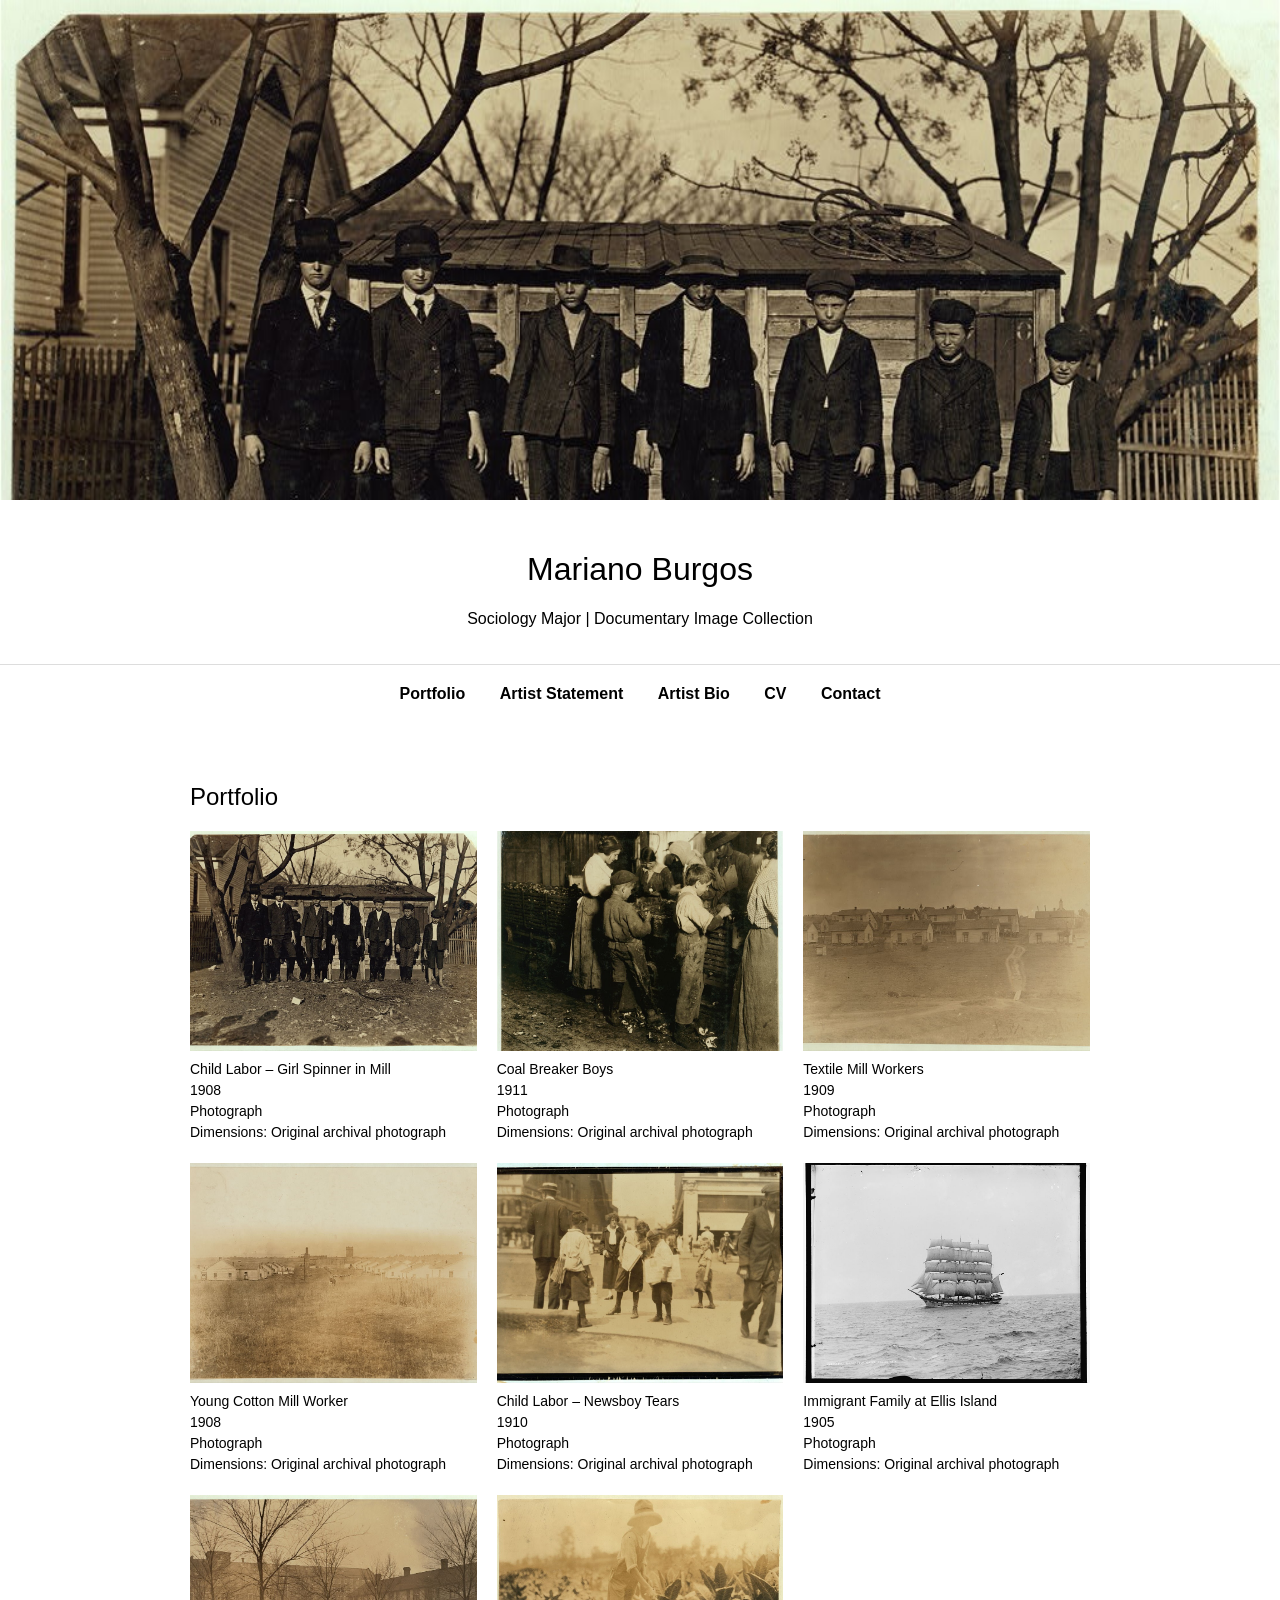
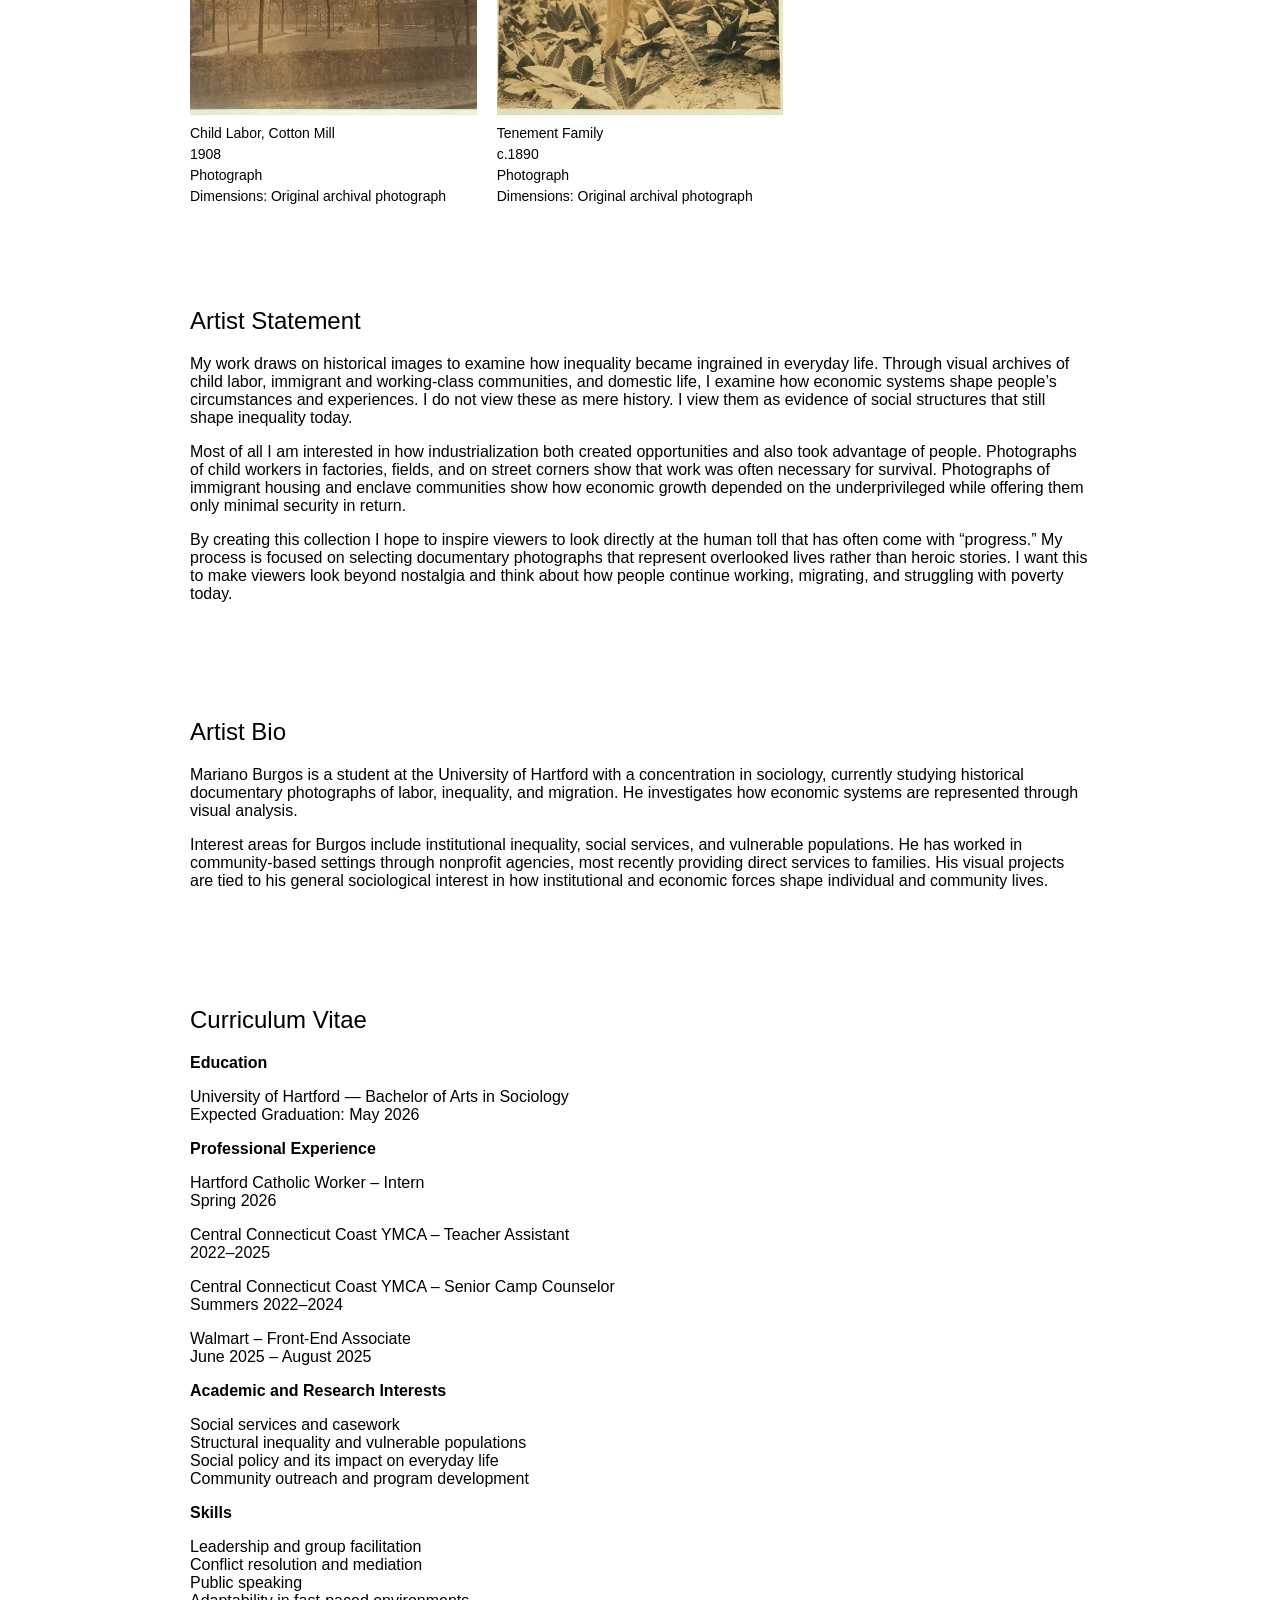
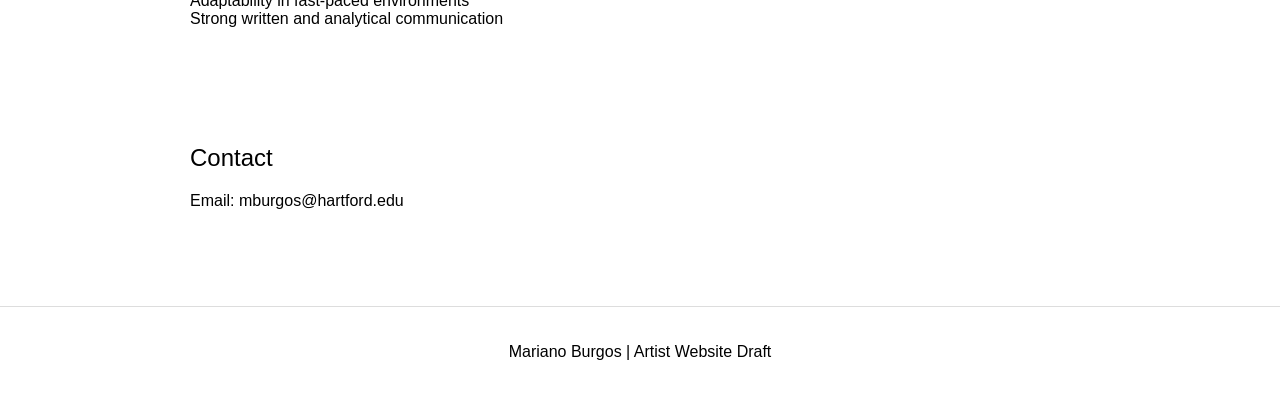
==== index.html @ 5cb00d7b "Add files via upload" ====
<!DOCTYPE html>
<html lang="en">
<head>
<meta charset="UTF-8">
<title>Mariano Burgos | Artist Website</title>

<style>
body{
font-family: Arial, sans-serif;
margin:0;
background:white;
color:black;
}

header{
padding:30px 20px 20px 20px;
text-align:center;
border-bottom:1px solid #ddd;
}

.hero{
width:100%;
max-height:500px;
overflow:hidden;
}

.hero img{
width:100%;
display:block;
}

nav{
text-align:center;
margin:20px;
}

nav a{
margin:15px;
text-decoration:none;
color:black;
font-weight:bold;
}

section{
max-width:900px;
margin:auto;
padding:40px 20px;
}

.gallery{
display:grid;
grid-template-columns:repeat(auto-fit,minmax(250px,1fr));
gap:20px;
}

.gallery img{
width:100%;
height:220px;
object-fit:cover;
display:block;
}

.artwork{
font-size:14px;
margin-top:8px;
line-height:1.5;
}

h1,h2{
font-weight:normal;
}

footer{
text-align:center;
padding:20px;
border-top:1px solid #ddd;
margin-top:40px;
}
</style>

</head>
<body>

<div class="hero">
<img src="image1.jpg" alt="Featured artwork">
</div>

<header>
<h1>Mariano Burgos</h1>
<p>Sociology Major | Documentary Image Collection</p>
</header>

<nav>
<a href="#portfolio">Portfolio</a>
<a href="#statement">Artist Statement</a>
<a href="#bio">Artist Bio</a>
<a href="#cv">CV</a>
<a href="#contact">Contact</a>
</nav>

<section id="portfolio">
<h2>Portfolio</h2>

<div class="gallery">

<div>
<img src="image1.jpg" alt="Child Labor – Girl Spinner in Mill">
<div class="artwork">
Child Labor – Girl Spinner in Mill<br>
1908<br>
Photograph<br>
Dimensions: Original archival photograph
</div>
</div>

<div>
<img src="image2.jpg" alt="Coal Breaker Boys">
<div class="artwork">
Coal Breaker Boys<br>
1911<br>
Photograph<br>
Dimensions: Original archival photograph
</div>
</div>

<div>
<img src="image3.jpg" alt="Textile Mill Workers">
<div class="artwork">
Textile Mill Workers<br>
1909<br>
Photograph<br>
Dimensions: Original archival photograph
</div>
</div>

<div>
<img src="image4.jpg" alt="Young Cotton Mill Worker">
<div class="artwork">
Young Cotton Mill Worker<br>
1908<br>
Photograph<br>
Dimensions: Original archival photograph
</div>
</div>

<div>
<img src="image5.jpg" alt="Child Labor – Newsboy Tears">
<div class="artwork">
Child Labor – Newsboy Tears<br>
1910<br>
Photograph<br>
Dimensions: Original archival photograph
</div>
</div>

<div>
<img src="image6.jpg" alt="Immigrant Family at Ellis Island">
<div class="artwork">
Immigrant Family at Ellis Island<br>
1905<br>
Photograph<br>
Dimensions: Original archival photograph
</div>
</div>

<div>
<img src="image7.jpg" alt="Child Labor, Cotton Mill">
<div class="artwork">
Child Labor, Cotton Mill<br>
1908<br>
Photograph<br>
Dimensions: Original archival photograph
</div>
</div>

<div>
<img src="image8.jpg" alt="Tenement Family">
<div class="artwork">
Tenement Family<br>
c.1890<br>
Photograph<br>
Dimensions: Original archival photograph
</div>
</div>

</div>
</section>

<section id="statement">
<h2>Artist Statement</h2>

<p>
My work draws on historical images to examine how inequality became ingrained in everyday life. Through visual archives of child labor, immigrant and working-class communities, and domestic life, I examine how economic systems shape people’s circumstances and experiences. I do not view these as mere history. I view them as evidence of social structures that still shape inequality today.
</p>

<p>
Most of all I am interested in how industrialization both created opportunities and also took advantage of people. Photographs of child workers in factories, fields, and on street corners show that work was often necessary for survival. Photographs of immigrant housing and enclave communities show how economic growth depended on the underprivileged while offering them only minimal security in return.
</p>

<p>
By creating this collection I hope to inspire viewers to look directly at the human toll that has often come with “progress.” My process is focused on selecting documentary photographs that represent overlooked lives rather than heroic stories. I want this to make viewers look beyond nostalgia and think about how people continue working, migrating, and struggling with poverty today.
</p>
</section>

<section id="bio">
<h2>Artist Bio</h2>

<p>
Mariano Burgos is a student at the University of Hartford with a concentration in sociology, currently studying historical documentary photographs of labor, inequality, and migration. He investigates how economic systems are represented through visual analysis.
</p>

<p>
Interest areas for Burgos include institutional inequality, social services, and vulnerable populations. He has worked in community-based settings through nonprofit agencies, most recently providing direct services to families. His visual projects are tied to his general sociological interest in how institutional and economic forces shape individual and community lives.
</p>
</section>

<section id="cv">
<h2>Curriculum Vitae</h2>

<p><b>Education</b></p>

<p>
University of Hartford — Bachelor of Arts in Sociology<br>
Expected Graduation: May 2026
</p>

<p><b>Professional Experience</b></p>

<p>
Hartford Catholic Worker – Intern<br>
Spring 2026
</p>

<p>
Central Connecticut Coast YMCA – Teacher Assistant<br>
2022–2025
</p>

<p>
Central Connecticut Coast YMCA – Senior Camp Counselor<br>
Summers 2022–2024
</p>

<p>
Walmart – Front-End Associate<br>
June 2025 – August 2025
</p>

<p><b>Academic and Research Interests</b></p>

<p>
Social services and casework<br>
Structural inequality and vulnerable populations<br>
Social policy and its impact on everyday life<br>
Community outreach and program development
</p>

<p><b>Skills</b></p>

<p>
Leadership and group facilitation<br>
Conflict resolution and mediation<br>
Public speaking<br>
Adaptability in fast-paced environments<br>
Strong written and analytical communication
</p>
</section>

<section id="contact">
<h2>Contact</h2>
<p>Email: mburgos@hartford.edu</p>
</section>

<footer>
<p>Mariano Burgos | Artist Website Draft</p>
</footer>

</body>
</html>
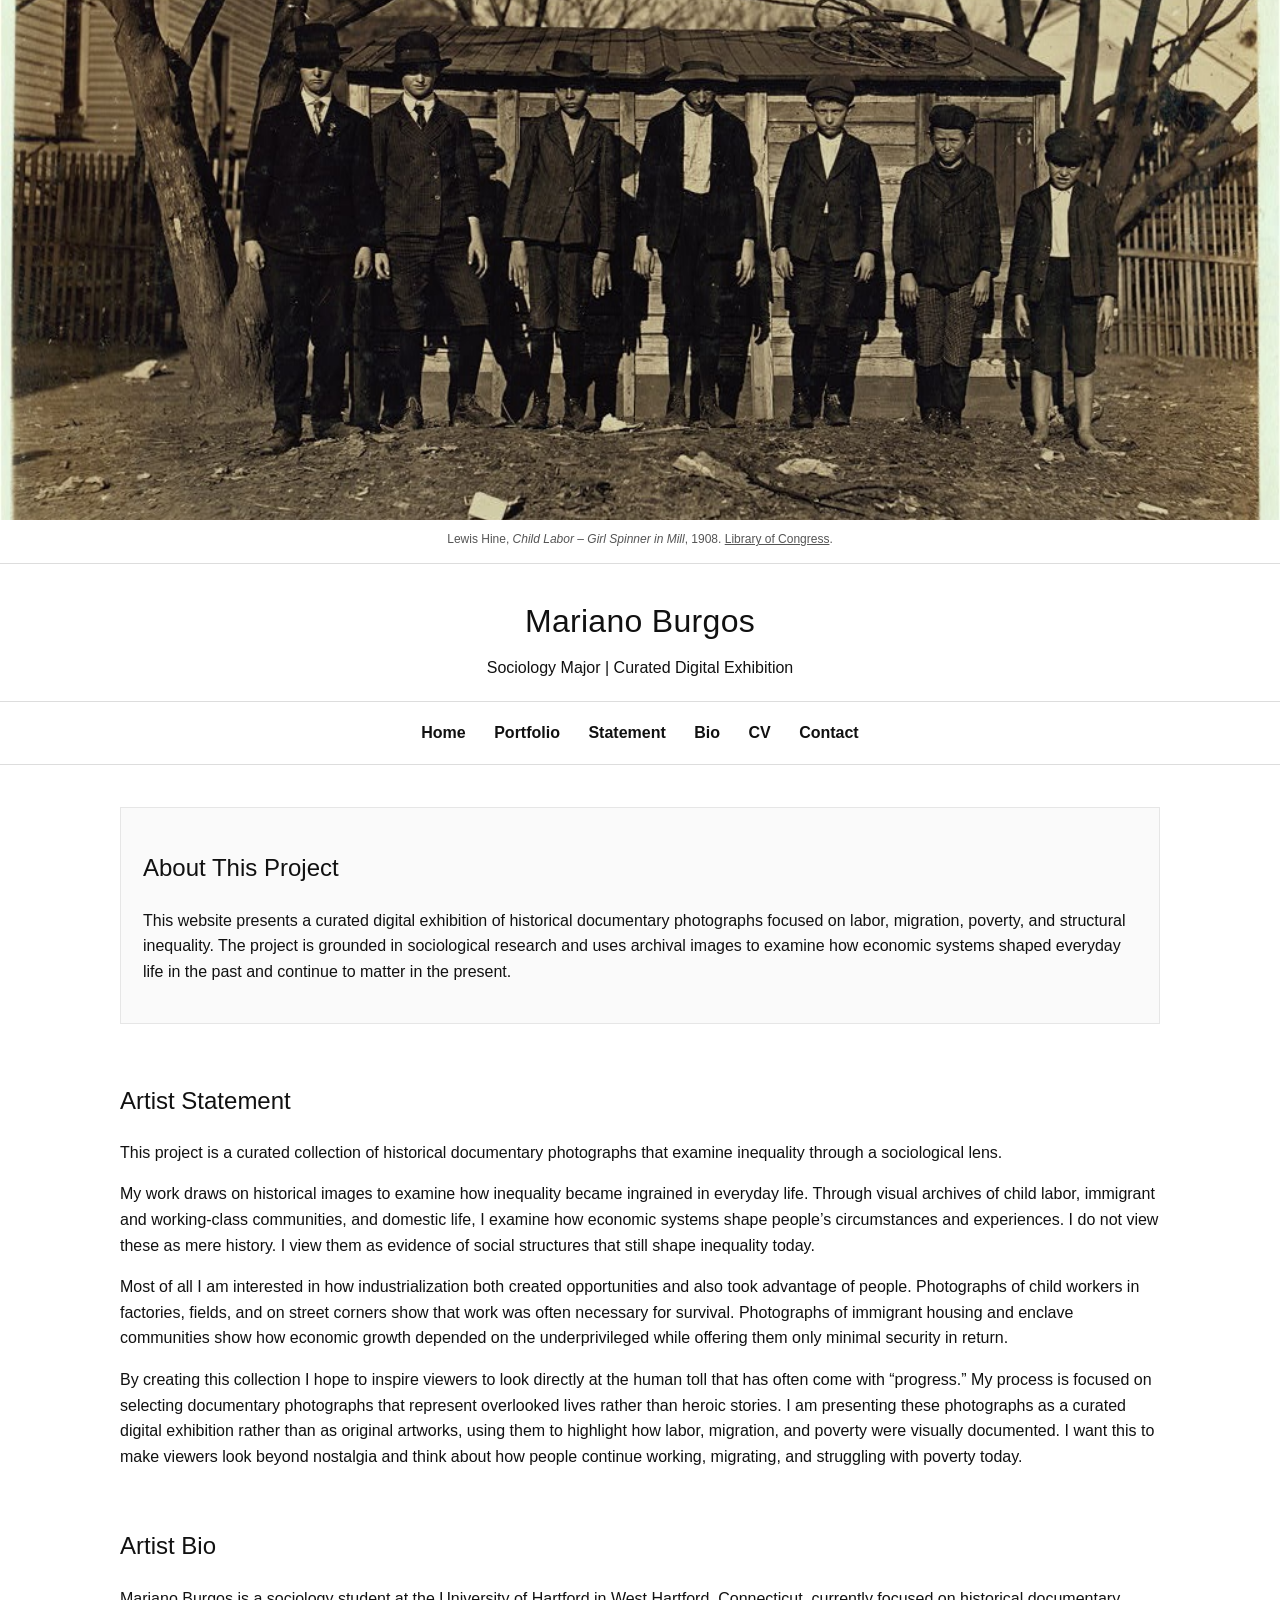
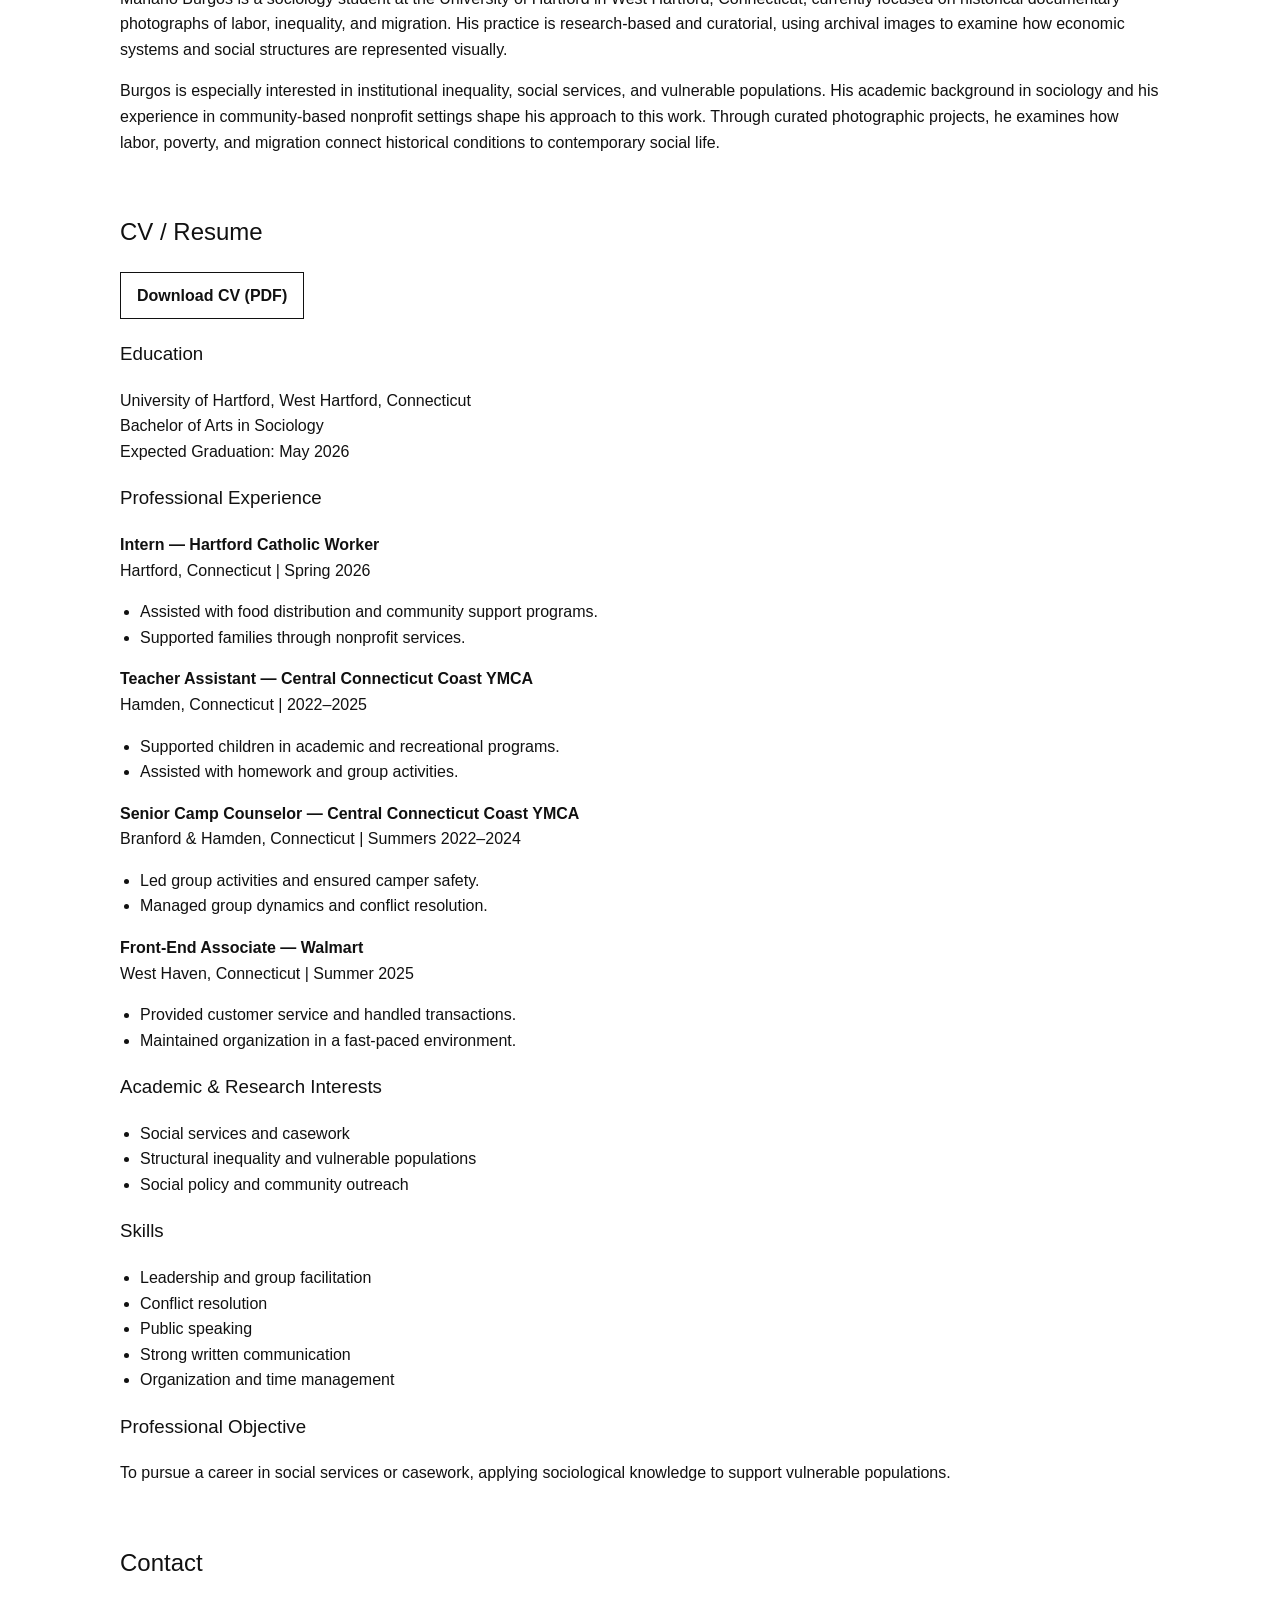
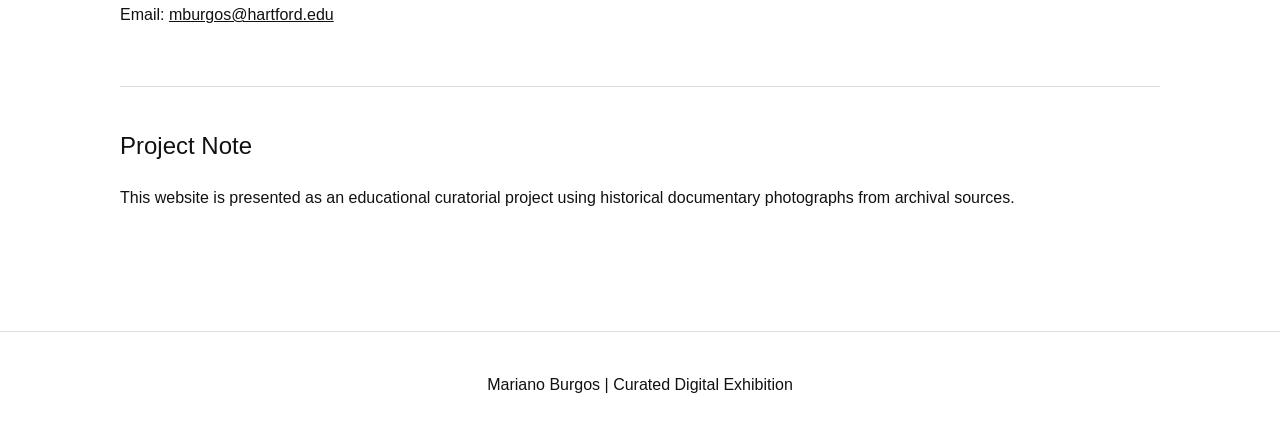
==== commit 3a0ec31e: "Add files via upload" ====
--- a/index.html
+++ b/index.html
@@ -1,279 +1,163 @@
 <!DOCTYPE html>
 <html lang="en">
 <head>
-<meta charset="UTF-8">
-<title>Mariano Burgos | Artist Website</title>
-
-<style>
-body{
-font-family: Arial, sans-serif;
-margin:0;
-background:white;
-color:black;
-}
-
-header{
-padding:30px 20px 20px 20px;
-text-align:center;
-border-bottom:1px solid #ddd;
-}
-
-.hero{
-width:100%;
-max-height:500px;
-overflow:hidden;
-}
-
-.hero img{
-width:100%;
-display:block;
-}
-
-nav{
-text-align:center;
-margin:20px;
-}
-
-nav a{
-margin:15px;
-text-decoration:none;
-color:black;
-font-weight:bold;
-}
-
-section{
-max-width:900px;
-margin:auto;
-padding:40px 20px;
-}
-
-.gallery{
-display:grid;
-grid-template-columns:repeat(auto-fit,minmax(250px,1fr));
-gap:20px;
-}
-
-.gallery img{
-width:100%;
-height:220px;
-object-fit:cover;
-display:block;
-}
-
-.artwork{
-font-size:14px;
-margin-top:8px;
-line-height:1.5;
-}
-
-h1,h2{
-font-weight:normal;
-}
-
-footer{
-text-align:center;
-padding:20px;
-border-top:1px solid #ddd;
-margin-top:40px;
-}
-</style>
-
+  <meta charset="UTF-8" />
+  <meta name="viewport" content="width=device-width, initial-scale=1.0" />
+  <title>Mariano Burgos | Curated Digital Exhibition</title>
+  <link rel="stylesheet" href="styles.css" />
 </head>
 <body>
 
-<div class="hero">
-<img src="image1.jpg" alt="Featured artwork">
-</div>
+  <div class="hero">
+    <img src="image1.jpg" alt="Child Labor – Girl Spinner in Mill by Lewis Hine">
+    <p class="hero-caption">
+      Lewis Hine, <i>Child Labor – Girl Spinner in Mill</i>, 1908.
+      <a href="https://cdn.loc.gov/service/pnp/nclc/01500/01589v.jpg" target="_blank">Library of Congress</a>.
+    </p>
+  </div>
 
-<header>
-<h1>Mariano Burgos</h1>
-<p>Sociology Major | Documentary Image Collection</p>
-</header>
+  <header class="site-header">
+    <h1>Mariano Burgos</h1>
+    <p>Sociology Major | Curated Digital Exhibition</p>
+  </header>
 
-<nav>
-<a href="#portfolio">Portfolio</a>
-<a href="#statement">Artist Statement</a>
-<a href="#bio">Artist Bio</a>
-<a href="#cv">CV</a>
-<a href="#contact">Contact</a>
-</nav>
+  <nav class="site-nav">
+    <a href="index.html">Home</a>
+    <a href="portfolio.html">Portfolio</a>
+    <a href="#statement">Statement</a>
+    <a href="#bio">Bio</a>
+    <a href="#cv">CV</a>
+    <a href="#contact">Contact</a>
+  </nav>
 
-<section id="portfolio">
-<h2>Portfolio</h2>
+  <main class="container">
 
-<div class="gallery">
+    <section class="intro-block">
+      <h2>About This Project</h2>
+      <p>
+        This website presents a curated digital exhibition of historical documentary photographs focused on labor, migration, poverty, and structural inequality. The project is grounded in sociological research and uses archival images to examine how economic systems shaped everyday life in the past and continue to matter in the present.
+      </p>
+    </section>
 
-<div>
-<img src="image1.jpg" alt="Child Labor – Girl Spinner in Mill">
-<div class="artwork">
-Child Labor – Girl Spinner in Mill<br>
-1908<br>
-Photograph<br>
-Dimensions: Original archival photograph
-</div>
-</div>
+    <section id="statement">
+      <h2>Artist Statement</h2>
 
-<div>
-<img src="image2.jpg" alt="Coal Breaker Boys">
-<div class="artwork">
-Coal Breaker Boys<br>
-1911<br>
-Photograph<br>
-Dimensions: Original archival photograph
-</div>
-</div>
+      <p>
+        This project is a curated collection of historical documentary photographs that examine inequality through a sociological lens.
+      </p>
 
-<div>
-<img src="image3.jpg" alt="Textile Mill Workers">
-<div class="artwork">
-Textile Mill Workers<br>
-1909<br>
-Photograph<br>
-Dimensions: Original archival photograph
-</div>
-</div>
+      <p>
+        My work draws on historical images to examine how inequality became ingrained in everyday life. Through visual archives of child labor, immigrant and working-class communities, and domestic life, I examine how economic systems shape people’s circumstances and experiences. I do not view these as mere history. I view them as evidence of social structures that still shape inequality today.
+      </p>
 
-<div>
-<img src="image4.jpg" alt="Young Cotton Mill Worker">
-<div class="artwork">
-Young Cotton Mill Worker<br>
-1908<br>
-Photograph<br>
-Dimensions: Original archival photograph
-</div>
-</div>
+      <p>
+        Most of all I am interested in how industrialization both created opportunities and also took advantage of people. Photographs of child workers in factories, fields, and on street corners show that work was often necessary for survival. Photographs of immigrant housing and enclave communities show how economic growth depended on the underprivileged while offering them only minimal security in return.
+      </p>
 
-<div>
-<img src="image5.jpg" alt="Child Labor – Newsboy Tears">
-<div class="artwork">
-Child Labor – Newsboy Tears<br>
-1910<br>
-Photograph<br>
-Dimensions: Original archival photograph
-</div>
-</div>
+      <p>
+        By creating this collection I hope to inspire viewers to look directly at the human toll that has often come with “progress.” My process is focused on selecting documentary photographs that represent overlooked lives rather than heroic stories. I am presenting these photographs as a curated digital exhibition rather than as original artworks, using them to highlight how labor, migration, and poverty were visually documented. I want this to make viewers look beyond nostalgia and think about how people continue working, migrating, and struggling with poverty today.
+      </p>
+    </section>
 
-<div>
-<img src="image6.jpg" alt="Immigrant Family at Ellis Island">
-<div class="artwork">
-Immigrant Family at Ellis Island<br>
-1905<br>
-Photograph<br>
-Dimensions: Original archival photograph
-</div>
-</div>
+    <section id="bio">
+      <h2>Artist Bio</h2>
 
-<div>
-<img src="image7.jpg" alt="Child Labor, Cotton Mill">
-<div class="artwork">
-Child Labor, Cotton Mill<br>
-1908<br>
-Photograph<br>
-Dimensions: Original archival photograph
-</div>
-</div>
+      <p>
+        Mariano Burgos is a sociology student at the University of Hartford in West Hartford, Connecticut, currently focused on historical documentary photographs of labor, inequality, and migration. His practice is research-based and curatorial, using archival images to examine how economic systems and social structures are represented visually.
+      </p>
 
-<div>
-<img src="image8.jpg" alt="Tenement Family">
-<div class="artwork">
-Tenement Family<br>
-c.1890<br>
-Photograph<br>
-Dimensions: Original archival photograph
-</div>
-</div>
+      <p>
+        Burgos is especially interested in institutional inequality, social services, and vulnerable populations. His academic background in sociology and his experience in community-based nonprofit settings shape his approach to this work. Through curated photographic projects, he examines how labor, poverty, and migration connect historical conditions to contemporary social life.
+      </p>
+    </section>
 
-</div>
-</section>
+    <section id="cv">
+      <h2>CV / Resume</h2>
 
-<section id="statement">
-<h2>Artist Statement</h2>
+      <p class="download-link">
+        <a href="cv.pdf" target="_blank" class="button-link">Download CV (PDF)</a>
+      </p>
 
-<p>
-My work draws on historical images to examine how inequality became ingrained in everyday life. Through visual archives of child labor, immigrant and working-class communities, and domestic life, I examine how economic systems shape people’s circumstances and experiences. I do not view these as mere history. I view them as evidence of social structures that still shape inequality today.
-</p>
+      <h3>Education</h3>
+      <p>
+        University of Hartford, West Hartford, Connecticut<br>
+        Bachelor of Arts in Sociology<br>
+        Expected Graduation: May 2026
+      </p>
 
-<p>
-Most of all I am interested in how industrialization both created opportunities and also took advantage of people. Photographs of child workers in factories, fields, and on street corners show that work was often necessary for survival. Photographs of immigrant housing and enclave communities show how economic growth depended on the underprivileged while offering them only minimal security in return.
-</p>
+      <h3>Professional Experience</h3>
 
-<p>
-By creating this collection I hope to inspire viewers to look directly at the human toll that has often come with “progress.” My process is focused on selecting documentary photographs that represent overlooked lives rather than heroic stories. I want this to make viewers look beyond nostalgia and think about how people continue working, migrating, and struggling with poverty today.
-</p>
-</section>
+      <p><strong>Intern — Hartford Catholic Worker</strong><br>
+        Hartford, Connecticut | Spring 2026
+      </p>
+      <ul>
+        <li>Assisted with food distribution and community support programs.</li>
+        <li>Supported families through nonprofit services.</li>
+      </ul>
 
-<section id="bio">
-<h2>Artist Bio</h2>
+      <p><strong>Teacher Assistant — Central Connecticut Coast YMCA</strong><br>
+        Hamden, Connecticut | 2022–2025
+      </p>
+      <ul>
+        <li>Supported children in academic and recreational programs.</li>
+        <li>Assisted with homework and group activities.</li>
+      </ul>
 
-<p>
-Mariano Burgos is a student at the University of Hartford with a concentration in sociology, currently studying historical documentary photographs of labor, inequality, and migration. He investigates how economic systems are represented through visual analysis.
-</p>
+      <p><strong>Senior Camp Counselor — Central Connecticut Coast YMCA</strong><br>
+        Branford &amp; Hamden, Connecticut | Summers 2022–2024
+      </p>
+      <ul>
+        <li>Led group activities and ensured camper safety.</li>
+        <li>Managed group dynamics and conflict resolution.</li>
+      </ul>
 
-<p>
-Interest areas for Burgos include institutional inequality, social services, and vulnerable populations. He has worked in community-based settings through nonprofit agencies, most recently providing direct services to families. His visual projects are tied to his general sociological interest in how institutional and economic forces shape individual and community lives.
-</p>
-</section>
+      <p><strong>Front-End Associate — Walmart</strong><br>
+        West Haven, Connecticut | Summer 2025
+      </p>
+      <ul>
+        <li>Provided customer service and handled transactions.</li>
+        <li>Maintained organization in a fast-paced environment.</li>
+      </ul>
 
-<section id="cv">
-<h2>Curriculum Vitae</h2>
+      <h3>Academic &amp; Research Interests</h3>
+      <ul>
+        <li>Social services and casework</li>
+        <li>Structural inequality and vulnerable populations</li>
+        <li>Social policy and community outreach</li>
+      </ul>
 
-<p><b>Education</b></p>
+      <h3>Skills</h3>
+      <ul>
+        <li>Leadership and group facilitation</li>
+        <li>Conflict resolution</li>
+        <li>Public speaking</li>
+        <li>Strong written communication</li>
+        <li>Organization and time management</li>
+      </ul>
 
-<p>
-University of Hartford — Bachelor of Arts in Sociology<br>
-Expected Graduation: May 2026
-</p>
+      <h3>Professional Objective</h3>
+      <p>
+        To pursue a career in social services or casework, applying sociological knowledge to support vulnerable populations.
+      </p>
+    </section>
 
-<p><b>Professional Experience</b></p>
+    <section id="contact">
+      <h2>Contact</h2>
+      <p>Email: <a href="mailto:mburgos@hartford.edu">mburgos@hartford.edu</a></p>
+    </section>
 
-<p>
-Hartford Catholic Worker – Intern<br>
-Spring 2026
-</p>
+    <section class="note-section">
+      <h2>Project Note</h2>
+      <p>
+        This website is presented as an educational curatorial project using historical documentary photographs from archival sources.
+      </p>
+    </section>
 
-<p>
-Central Connecticut Coast YMCA – Teacher Assistant<br>
-2022–2025
-</p>
+  </main>
 
-<p>
-Central Connecticut Coast YMCA – Senior Camp Counselor<br>
-Summers 2022–2024
-</p>
-
-<p>
-Walmart – Front-End Associate<br>
-June 2025 – August 2025
-</p>
-
-<p><b>Academic and Research Interests</b></p>
-
-<p>
-Social services and casework<br>
-Structural inequality and vulnerable populations<br>
-Social policy and its impact on everyday life<br>
-Community outreach and program development
-</p>
-
-<p><b>Skills</b></p>
-
-<p>
-Leadership and group facilitation<br>
-Conflict resolution and mediation<br>
-Public speaking<br>
-Adaptability in fast-paced environments<br>
-Strong written and analytical communication
-</p>
-</section>
-
-<section id="contact">
-<h2>Contact</h2>
-<p>Email: mburgos@hartford.edu</p>
-</section>
-
-<footer>
-<p>Mariano Burgos | Artist Website Draft</p>
-</footer>
+  <footer class="site-footer">
+    <p>Mariano Burgos | Curated Digital Exhibition</p>
+  </footer>
 
 </body>
 </html>
--- a/styles.css
+++ b/styles.css
@@ -0,0 +1,222 @@
+body {
+  font-family: Arial, sans-serif;
+  margin: 0;
+  background: #ffffff;
+  color: #111111;
+  line-height: 1.6;
+}
+
+.hero {
+  width: 100%;
+  border-bottom: 1px solid #dddddd;
+  background: #ffffff;
+}
+
+.hero img {
+  width: 100%;
+  max-height: 520px;
+  object-fit: cover;
+  display: block;
+}
+
+.hero-caption {
+  font-size: 12px;
+  text-align: center;
+  margin: 0;
+  padding: 10px 12px 14px;
+  color: #555555;
+}
+
+.hero-caption a {
+  color: #555555;
+}
+
+.site-header {
+  text-align: center;
+  padding: 32px 20px 20px;
+  border-bottom: 1px solid #dddddd;
+}
+
+.site-header h1 {
+  margin: 0 0 8px;
+  font-weight: normal;
+  letter-spacing: 0.3px;
+}
+
+.site-header p {
+  margin: 0;
+}
+
+.site-nav {
+  text-align: center;
+  padding: 18px 12px;
+  border-bottom: 1px solid #dddddd;
+  background: #ffffff;
+  position: sticky;
+  top: 0;
+  z-index: 10;
+}
+
+.site-nav a {
+  color: #111111;
+  text-decoration: none;
+  margin: 0 12px;
+  font-weight: bold;
+}
+
+.site-nav a:hover {
+  text-decoration: underline;
+}
+
+.container {
+  max-width: 1040px;
+  margin: 0 auto;
+  padding: 42px 20px;
+}
+
+section {
+  margin-bottom: 58px;
+}
+
+h2, h3 {
+  font-weight: normal;
+}
+
+.intro-block {
+  background: #fafafa;
+  border: 1px solid #e6e6e6;
+  padding: 22px;
+}
+
+ul {
+  padding-left: 20px;
+}
+
+.download-link {
+  margin-bottom: 20px;
+}
+
+.button-link {
+  display: inline-block;
+  padding: 10px 16px;
+  border: 1px solid #111111;
+  text-decoration: none;
+  color: #111111;
+  font-weight: bold;
+}
+
+.button-link:hover {
+  background: #111111;
+  color: #ffffff;
+}
+
+#contact a,
+.download-link a,
+.source-line a,
+.archive-note a {
+  color: #111111;
+}
+
+.intro-text,
+.archive-note {
+  max-width: 820px;
+}
+
+.gallery {
+  display: grid;
+  grid-template-columns: repeat(auto-fit, minmax(280px, 1fr));
+  gap: 28px;
+  margin-top: 30px;
+}
+
+.art-card {
+  border: 1px solid #e5e5e5;
+  padding: 14px;
+  background: #fafafa;
+}
+
+.art-card a {
+  display: block;
+}
+
+.art-card img {
+  width: 100%;
+  height: 240px;
+  object-fit: cover;
+  display: block;
+  border: 1px solid #dddddd;
+  cursor: pointer;
+}
+
+.artwork {
+  font-size: 14px;
+  margin-top: 12px;
+}
+
+.curator-note {
+  font-size: 14px;
+  margin-top: 12px;
+}
+
+.source-line,
+.archive-note {
+  font-size: 13px;
+  margin-top: 12px;
+}
+
+.note-section {
+  border-top: 1px solid #dddddd;
+  padding-top: 20px;
+}
+
+.site-footer {
+  text-align: center;
+  padding: 24px 20px;
+  border-top: 1px solid #dddddd;
+  margin-top: 20px;
+}
+
+.lightbox {
+  display: none;
+  position: fixed;
+  z-index: 999;
+  padding-top: 40px;
+  left: 0;
+  top: 0;
+  width: 100%;
+  height: 100%;
+  overflow: auto;
+  background-color: rgba(0, 0, 0, 0.92);
+}
+
+.lightbox-content {
+  margin: auto;
+  display: block;
+  max-width: 90%;
+  max-height: 85vh;
+}
+
+.lightbox-close {
+  position: absolute;
+  top: 18px;
+  right: 30px;
+  color: #ffffff;
+  font-size: 40px;
+  font-weight: bold;
+  cursor: pointer;
+}
+
+@media (max-width: 640px) {
+  .site-nav a {
+    display: inline-block;
+    margin: 6px 8px;
+  }
+
+  .art-card img {
+    height: 220px;
+  }
+
+  .lightbox-content {
+    max-width: 95%;
+  }
+}
